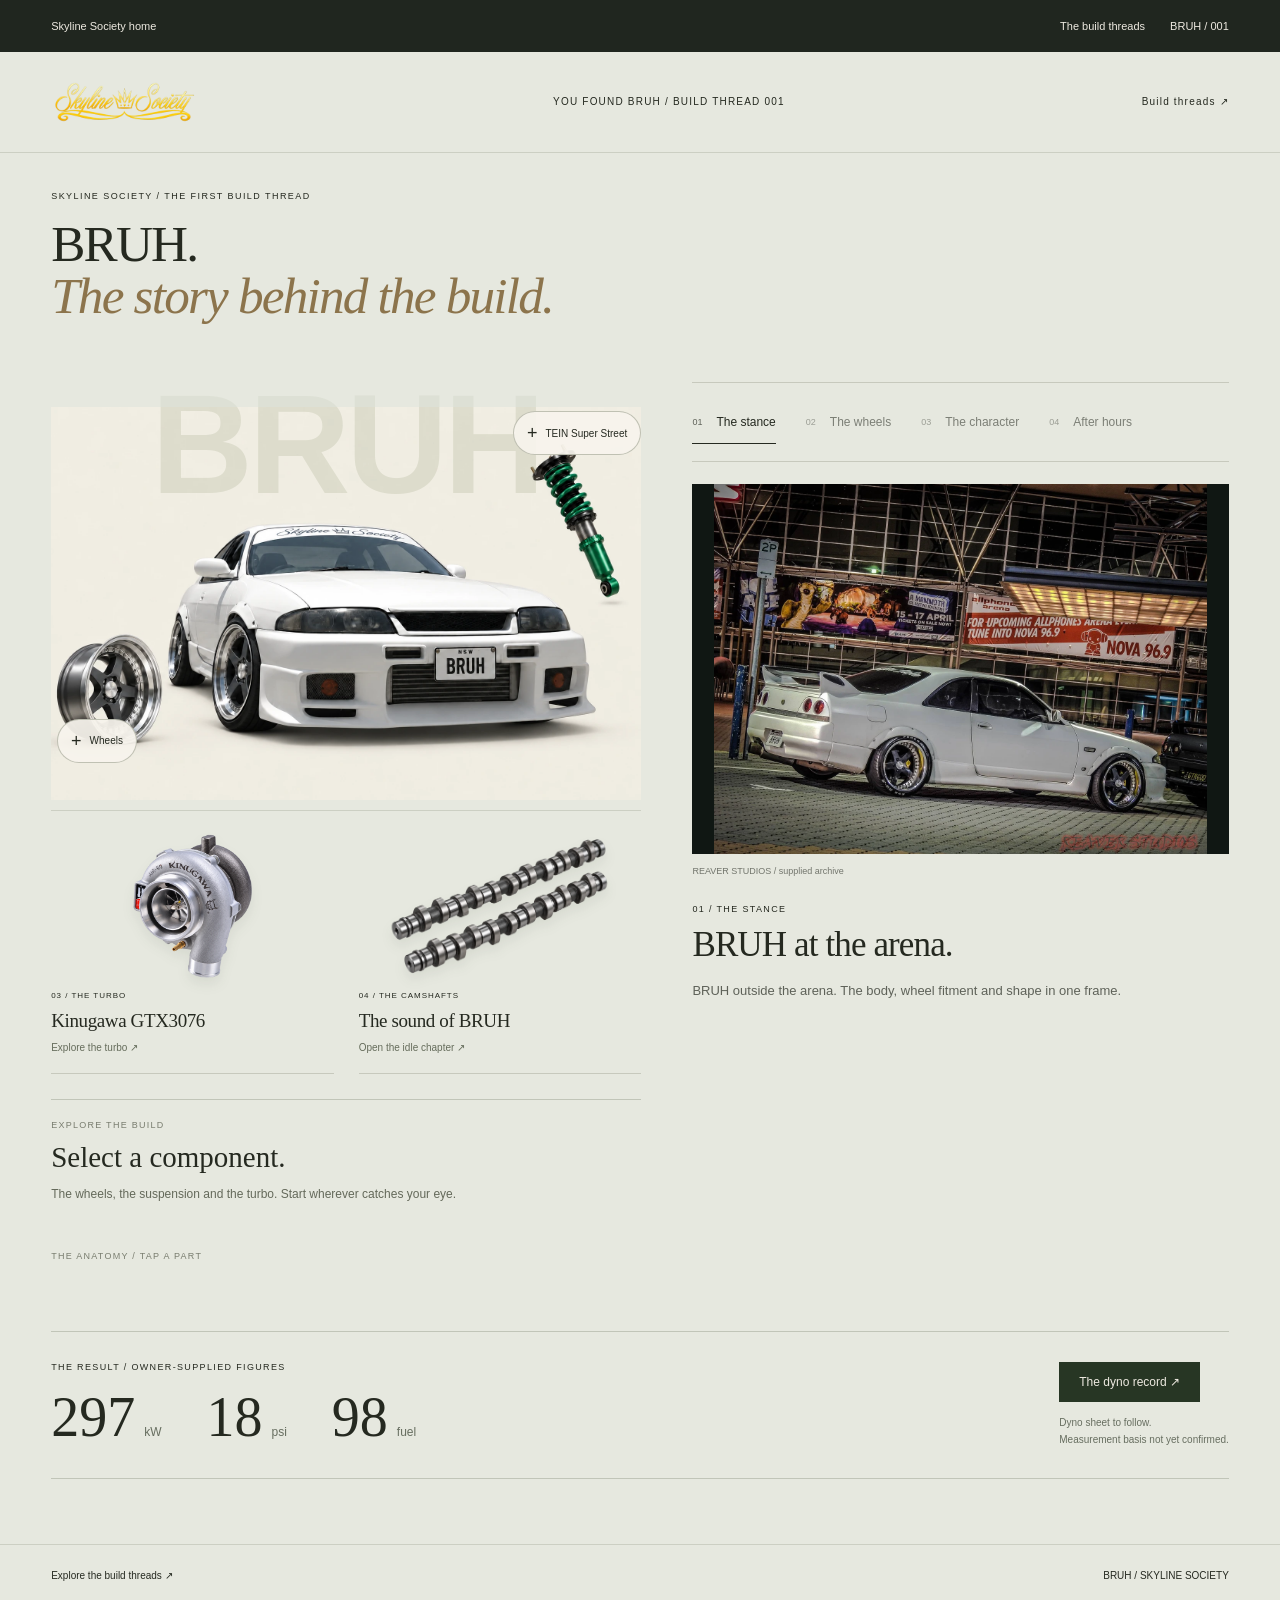
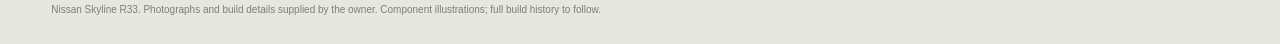
==== builds/bruh/index.html @ 72d6beca "Publish Skyline Society website" ====
<!doctype html><html lang="en-AU"><head><meta charset="utf-8"><meta name="viewport" content="width=device-width,initial-scale=1"><meta name="robots" content="index,follow"><title>BRUH — Build thread 001 / Skyline Society</title><link rel="stylesheet" href="/bruh-spatial.css"><script src="/bruh-spatial.js" defer></script><link rel="stylesheet" href="/explorer-components.css"><script src="/bruh-build-media.js" defer></script><script src="/explorer-components.js" defer></script><link rel="canonical" href="https://skylinesociety.com.au/builds/bruh/"><meta property="og:type" content="website"><meta property="og:site_name" content="Skyline Society"><meta property="og:url" content="https://skylinesociety.com.au/builds/bruh/"><meta name="referrer" content="strict-origin-when-cross-origin"></head><body class="mode-3"><a class="skip-link" href="#main">Skip to build</a><nav class="concepts" aria-label="Breadcrumb"><a href="/">Skyline Society home</a><a href="/builds.html">The build threads</a><span aria-current="page">BRUH / 001</span></nav><header><a href="/"><img src="/assets/logo.webp" width="2062" height="763" alt="Skyline Society"></a><span id="arrival-label">YOU FOUND BRUH / BUILD THREAD 001</span><a href="/builds.html">Build threads ↗</a></header><main id="main" tabindex="-1"><div class="explorer-title"><p>SKYLINE SOCIETY / THE FIRST BUILD THREAD</p><h1>BRUH.<br><em>The story behind the build.</em></h1></div><div class="explorer"><section class="explorer-stage"><div class="stage"><span class="stage-word" aria-hidden="true">BRUH</span><img class="anatomy-art" src="/assets/bruh-anatomy.webp" width="1536" height="1024" alt="BRUH Anatomy artwork with dark gunmetal five-spoke wheel and green TEIN-style coilover"><button class="spot wheels" data-part="wheels" aria-pressed="false" aria-controls="spec"><span>+</span> Wheels</button><button class="spot suspension" data-part="suspension" aria-pressed="false" aria-controls="spec"><span>+</span> TEIN Super Street</button><button class="spot turbo" data-part="turbo" aria-pressed="false" aria-controls="spec"><span>+</span> GTX3076</button></div><div class="component-shelf" aria-label="More build components"><button class="component-item" data-component="turbo" aria-controls="spec" aria-pressed="false"><img src="/assets/bruh-turbo-cutout.webp" width="1024" height="1024" alt="Illustrated Kinugawa turbo"><span>03 / THE TURBO<strong>Kinugawa GTX3076</strong><small>Explore the turbo ↗</small></span></button><button class="component-item" data-component="camshafts" aria-haspopup="dialog"><img src="/assets/bruh-camshafts.webp" width="1536" height="1024" alt="Illustrative twin camshafts; exact parts to be confirmed"><span>04 / THE CAMSHAFTS<strong>The sound of BRUH</strong><small>Open the idle chapter ↗</small></span></button></div><div class="spec" id="spec" aria-live="polite"><p>EXPLORE THE BUILD</p><h3>Select a component.</h3><span>The wheels, the suspension and the turbo. Start wherever catches your eye.</span></div><p class="stage-caption">THE ANATOMY / TAP A PART</p></section><section class="explorer-photo"><nav class="chapter-controls" aria-label="Photographic chapters"><button data-chapter="0" aria-pressed="true"><span>01</span>The stance</button><button data-chapter="1" aria-pressed="false"><span>02</span>The wheels</button><button data-chapter="2" aria-pressed="false"><span>03</span>The character</button><button data-chapter="3" aria-pressed="false"><span>04</span>After hours</button></nav><div class="viewer"><div class="viewer-image"><img id="chapter-image" src="/assets/photo-review/stance.webp" alt="BRUH arena side view"><span id="chapter-credit">REAVER STUDIOS / supplied archive</span></div><div class="viewer-copy" aria-live="polite"><p id="chapter-kicker">01 / THE STANCE</p><h2 id="chapter-title">BRUH at the arena.</h2><p id="chapter-copy">BRUH outside the arena. The body, wheel fitment and shape in one frame.</p></div></div></section></div><section class="power-record"><div><p class="power-kicker">THE RESULT / OWNER-SUPPLIED FIGURES</p><div class="power-values"><p><strong>297</strong><span>kW</span></p><p><strong>18</strong><span>psi</span></p><p><strong>98</strong><span>fuel</span></p></div></div><div><button class="dyno-open" data-component="dyno" aria-haspopup="dialog">The dyno record ↗</button><p class="power-note">Dyno sheet to follow.<br>Measurement basis not yet confirmed.</p></div></section></main><dialog id="build-media-dialog" aria-labelledby="media-title"><div class="dialog-heading"><span>BRUH / THE BUILD RECORD</span><button class="dialog-close" aria-label="Close build media">Close ×</button></div><div class="dialog-body"><p id="media-kicker"></p><h2 id="media-title"></h2><div id="media-content"></div></div></dialog><footer><a href="/builds.html">Explore the build threads ↗</a><span>BRUH / SKYLINE SOCIETY</span><p>Nissan Skyline R33. Photographs and build details supplied by the owner. Component illustrations; full build history to follow.</p></footer></body></html>
---- bruh-spatial.css ----
*{box-sizing:border-box}html{scroll-behavior:smooth}body{margin:0;background:#eeeae1;color:#252920;font-family:Arial,sans-serif}a{color:inherit;text-decoration:none}button{font:inherit;cursor:pointer;color:inherit}a:focus-visible,button:focus-visible{outline:2px solid #917039;outline-offset:5px}.concepts{background:#20261f;color:#eeeae1;display:flex;gap:25px;align-items:center;padding:15px 4vw;font-size:11px}.concepts>a:first-child{margin-right:auto}.concepts a[aria-current]{color:#ddc18a}.concepts a{padding:5px 0}header{display:flex;align-items:center;justify-content:space-between;padding:22px 4vw;border-bottom:1px solid #92968650;font-size:10px;letter-spacing:.12em}header img{width:145px;height:auto}h1,h2,h3,p{margin:0}h1{font:400 clamp(38px,4vw,62px)/1.02 Georgia,serif;letter-spacing:-.035em}h1 em{color:#8c744c}h2{font:400 35px/1.08 Georgia,serif;letter-spacing:-.025em}.title,.explorer-title{padding:38px 4vw}.title>p,.explorer-title>p,.showroom-title>p{font-size:9px;letter-spacing:.16em;margin-bottom:17px}.title>span,.showroom-title>span{font-size:12px;display:block;margin-top:18px;color:#717467}.guided{display:grid;grid-template-columns:minmax(0,1.25fr) minmax(0,1fr);gap:5vw;padding:15px 4vw 80px;align-items:start}.pinned{position:sticky;top:25px}.stage{position:relative;isolation:isolate;width:100%;padding-top:45px}.stage-word{position:absolute;top:0;left:0;right:0;text-align:center;font:900 clamp(80px,15vw,240px)/.9 Impact,'Arial Black',sans-serif;color:#d9d5ca;z-index:-1;letter-spacing:-.03em}.anatomy-art{display:block;width:100%;height:auto;mix-blend-mode:multiply}.spot{position:absolute;background:#f7f4ecf0;border:1px solid #8a8d7d80;border-radius:30px;padding:9px 13px;display:flex;align-items:center;gap:8px;font-size:10px;min-height:40px;transition:background .2s,color .2s}.spot>span{font-size:18px;line-height:1}.spot[aria-pressed=true]{background:#293626;color:#f6f1e5}.wheels{left:1%;bottom:9%}.suspension{right:0;top:7%}.turbo{right:13%;bottom:7%}.spec{border-top:1px solid #92968670;margin-top:18px;padding:20px 0;min-height:147px}.spec>p,.stage-caption{font-size:9px;letter-spacing:.14em;color:#797d6f}.spec h3{font:400 29px/1.2 Georgia;margin:10px 0}.spec>span{font-size:12px;line-height:1.8;color:#64695a;display:block;max-width:440px}.spec img{width:80px;height:80px;object-fit:contain;float:right;margin-left:15px}.stage-caption{margin:5px 0}.chapter{padding-bottom:100px;min-height:640px}.eyebrow{font-size:9px;letter-spacing:.16em;margin-bottom:18px}.chapter figure{margin:0 0 24px}.chapter img{display:block;width:100%;max-height:600px;object-fit:contain;background:#182019}.chapter figcaption{font-size:9px;opacity:.6;margin-top:10px}.chapter>p:last-child{font-size:13px;line-height:1.8;max-width:420px;margin-top:17px}.chapter:last-child{padding-bottom:0}.chapter:last-child img{max-height:530px}.showroom-title{padding:42px 5vw 0;display:grid;grid-template-columns:1fr 1fr}.showroom-title>p{grid-column:1/-1}.showroom-title>span{text-align:right;align-self:end}.showroom-stage{max-width:1100px;margin:0 auto;padding:0 35px 45px}.showroom-stage .stage{padding-top:0}.showroom-stage .stage-word{font-size:26vw;top:12px}.showroom-stage .spec{display:grid;grid-template-columns:1fr 2fr;gap:8px 35px;min-height:105px}.showroom-stage .spec>p{grid-row:span 2;padding-top:12px}.showroom-stage .spec h3{margin:5px 0}.showroom-stage .spec img{display:none}.photo-room{background:#19221e;color:#ebe9df;padding:65px 6vw}.room-heading{display:flex;align-items:baseline;justify-content:space-between;gap:20px;flex-wrap:wrap;margin-bottom:35px}.room-heading>p{font-size:9px;letter-spacing:.16em}.room-heading>span{font-size:11px;opacity:.65}.chapter-controls{display:flex;gap:30px;border-top:1px solid #92968660;border-bottom:1px solid #92968660;padding:17px 0}.chapter-controls button{display:flex;align-items:center;gap:14px;background:none;border:0;border-bottom:1px solid transparent;padding:8px 0;font-size:12px;opacity:.55}.chapter-controls button span{font-size:9px;opacity:.7}.chapter-controls button[aria-pressed=true]{opacity:1;border-color:currentColor}.viewer{display:grid;grid-template-columns:minmax(0,1.6fr) minmax(0,1fr);gap:55px;align-items:center;padding-top:35px}.viewer-image img{display:block;width:100%;height:510px;object-fit:contain;background:#101713}.viewer-image>span{display:block;margin-top:12px;font-size:9px;opacity:.6}.viewer-copy>p:first-child{font-size:9px;letter-spacing:.15em;margin-bottom:20px}.viewer-copy>p:last-child{font-size:13px;line-height:1.8;opacity:.7;margin-top:22px}.mode-3{background:#e6e8df}.explorer-title{padding-bottom:25px}.mode-3>main>.chapter-controls{margin:0 4vw}.explorer{display:grid;grid-template-columns:minmax(0,1.1fr) minmax(0,1fr);gap:4vw;padding:35px 4vw 65px}.explorer .viewer{display:block;padding:0}.explorer .viewer-image img{height:370px}.explorer .viewer-copy{padding-top:28px}.explorer .stage{padding-top:25px}.explorer .stage-word{color:#d3d8c9}.explorer .viewer-copy h2{font-size:35px}.explorer .viewer-copy>p:first-child{margin-bottom:12px}.explorer .viewer-copy>p:last-child{margin-top:15px}.explorer-stage{align-self:center}footer{border-top:1px solid #92968650;padding:25px 4vw;display:flex;justify-content:space-between;gap:20px;flex-wrap:wrap;font-size:10px}footer p{width:100%;opacity:.55;font-size:10px;line-height:1.8}.mode-2 footer{background:#19221e;color:#ebe9df}.viewer-image img{animation:appear .3s ease-out}@keyframes appear{from{opacity:.4;transform:translateY(6px)}to{opacity:1;transform:translateY(0)}}@media(max-width:700px){.concepts{gap:15px;overflow:auto;white-space:nowrap;font-size:10px}.concepts>a:first-child{display:none}header{padding:20px}header span{display:none}header img{width:130px}.title,.explorer-title{padding:32px 22px}.guided{grid-template-columns:minmax(0,1fr);padding:0 22px 40px;gap:35px}.pinned{position:static}.stage-word{font-size:27vw}.stage{padding-top:20px}.spot{font-size:8px;padding:7px 9px;gap:5px}.turbo{right:5%;bottom:4%}.wheels{bottom:5%}.suspension{top:0}.spec{min-height:135px}.chapter{min-height:0;padding-bottom:55px}.chapter img{max-height:470px}.showroom-title{padding:35px 22px 25px;display:block}.showroom-title>span{text-align:left}.showroom-stage{padding:0 22px 35px}.showroom-stage .spec{display:block;min-height:150px}.showroom-stage .stage-word{font-size:30vw}.photo-room{padding:40px 22px}.room-heading{display:block}.room-heading h2{margin:15px 0}.chapter-controls{gap:12px;justify-content:space-between}.chapter-controls button{font-size:10px;display:block;line-height:1.7;text-align:left}.chapter-controls button span{display:block}.viewer{grid-template-columns:minmax(0,1fr);gap:25px}.viewer-image img{height:300px}.explorer{grid-template-columns:minmax(0,1fr);padding:30px 22px 45px;gap:30px}.mode-3>main>.chapter-controls{margin:0 22px}.explorer .viewer-image img{height:290px}h2{font-size:32px}.spec h3{font-size:27px}}@media(prefers-reduced-motion:reduce){html{scroll-behavior:auto}*,*:before,*:after{animation:none!important;transition:none!important}}
.stage-word{font-size:clamp(80px,11vw,160px);opacity:.45}.showroom-stage .stage-word{font-size:14vw;top:0}@media(max-width:700px){.stage-word,.showroom-stage .stage-word{font-size:23vw;opacity:.35}}

.skip-link{position:absolute;left:16px;top:-80px;z-index:20;background:#fff;padding:14px}.skip-link:focus{top:12px}.explorer-photo .chapter-controls{margin-bottom:22px}.chapter-controls button{min-height:44px}.spot{min-height:44px}
@media(max-height:500px){.explorer .viewer-image img{height:55svh}.explorer{padding-top:20px}.explorer-title{padding-top:22px;padding-bottom:22px}}
---- explorer-components.css ----
.mode-3 .spot.turbo{display:none}.component-shelf{display:grid;grid-template-columns:minmax(0,1fr) minmax(0,1fr);gap:25px;margin:10px 0 25px;border-top:1px solid #92968650;padding-top:20px}.component-item{border:0;border-bottom:1px solid #92968660;background:transparent;text-align:left;padding:0 0 16px;min-width:0}.component-item img{display:block;width:100%;height:150px;object-fit:contain;transition:transform .25s ease;filter:drop-shadow(0 7px 6px #26322313)}.component-item:hover img,.component-item:focus-visible img{transform:translateY(-5px)}.component-item[aria-pressed=true]{border-bottom-color:#263223}.component-item>span{display:block;font-size:8px;letter-spacing:.12em;margin-top:8px;line-height:1.8}.component-item strong{display:block;font:400 19px/1.3 Georgia,serif;letter-spacing:-.02em;margin:5px 0}.component-item small{font-size:10px;letter-spacing:0;color:#656c5b}.mode-3 .explorer-stage{align-self:start}.power-record{margin:0 4vw 65px;border-top:1px solid #92968670;border-bottom:1px solid #92968670;padding:30px 0;display:flex;align-items:center;justify-content:space-between;gap:30px}.power-kicker{font-size:9px;letter-spacing:.15em}.power-values{display:flex;gap:45px;margin-top:15px}.power-values p{display:flex;align-items:baseline;gap:9px}.power-values strong{font:400 56px/1.1 Georgia}.power-values span{font-size:12px;color:#676e60}.dyno-open{background:#273624;color:#eeeae1;border:0;padding:13px 20px;font-size:12px}.power-note{font-size:10px;line-height:1.7;margin-top:12px;color:#676e60}#build-media-dialog{width:min(860px,calc(100vw - 32px));max-height:90svh;padding:0;background:#eeece4;color:#252920;border:1px solid #969b8c;box-shadow:0 25px 100px #0005}#build-media-dialog::backdrop{background:#0b120dd9;backdrop-filter:blur(5px)}.dialog-heading{display:flex;align-items:center;justify-content:space-between;gap:20px;padding:20px 28px;border-bottom:1px solid #92968660;font-size:9px;letter-spacing:.14em}.dialog-close{border:1px solid #929686;background:none;padding:10px 14px;font-size:11px}.dialog-body{padding:30px}.dialog-body>p{font-size:9px;letter-spacing:.15em;margin-bottom:14px}.dialog-body h2{font-size:38px;margin-bottom:25px}.media-pending{background:#e0e2d7;min-height:250px;display:grid;grid-template-columns:1fr 1fr;align-items:center;gap:25px;padding:25px}.media-pending img{width:100%;max-height:230px;object-fit:contain}.media-pending h3{font:400 25px/1.2 Georgia;margin-bottom:13px}.media-pending p,.media-caption{font-size:12px;line-height:1.8;color:#626958}.media-caption{margin-top:18px}.dyno-pending{display:block;padding:40px;min-height:200px}.dyno-pending strong{display:block;font:400 48px/1.2 Georgia;margin-bottom:15px}.dialog-body video,.dyno-sheet{display:block;width:100%;height:auto;max-height:60svh;object-fit:contain}.dialog-body video{background:#101713}.media-error{font-size:13px;line-height:1.7;padding:20px;background:#e2dbcf}@media(max-width:700px){.component-shelf{gap:18px}.component-item img{height:125px}.component-item strong{font-size:18px}.power-record{margin:0 22px 40px;display:block}.power-values{gap:22px;margin-bottom:25px}.power-values strong{font-size:42px}.power-values span{font-size:11px}.dialog-body{padding:22px}.dialog-heading{padding:15px}.dialog-body h2{font-size:31px}.media-pending{grid-template-columns:1fr;padding:20px;gap:20px}.media-pending img{max-height:140px}.dyno-pending strong{font-size:34px}}@media(prefers-reduced-motion:reduce){.component-item img{transition:none}.component-item:hover img{transform:none}}
.mode-3 #spec>img{display:none}
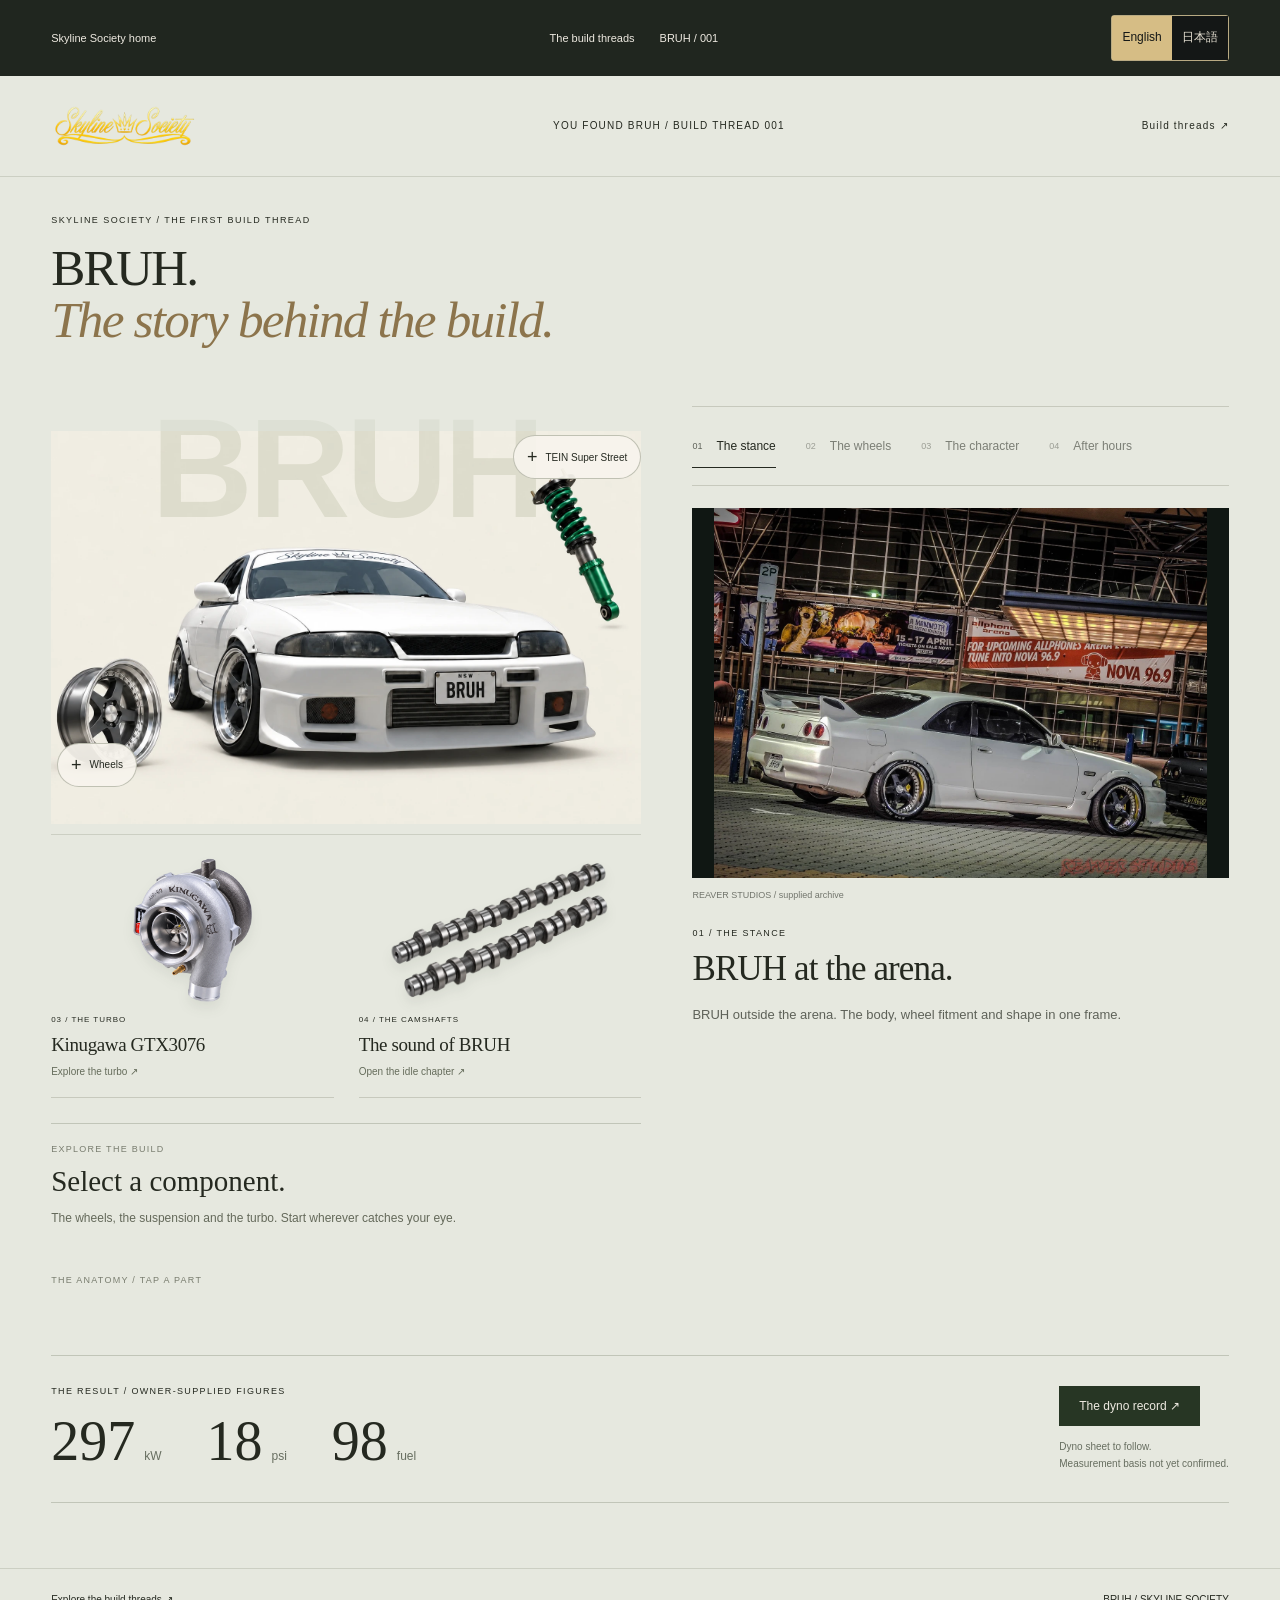
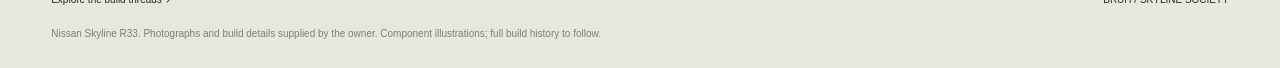
==== commit 3d7fcfe2: "Publish quiet-corner community feature and Japanese language option" ====
--- a/builds/bruh/index.html
+++ b/builds/bruh/index.html
@@ -1 +1 @@
-<!doctype html><html lang="en-AU"><head><meta charset="utf-8"><meta name="viewport" content="width=device-width,initial-scale=1"><meta name="robots" content="index,follow"><title>BRUH — Build thread 001 / Skyline Society</title><link rel="stylesheet" href="/bruh-spatial.css"><script src="/bruh-spatial.js" defer></script><link rel="stylesheet" href="/explorer-components.css"><script src="/bruh-build-media.js" defer></script><script src="/explorer-components.js" defer></script><link rel="canonical" href="https://skylinesociety.com.au/builds/bruh/"><meta property="og:type" content="website"><meta property="og:site_name" content="Skyline Society"><meta property="og:url" content="https://skylinesociety.com.au/builds/bruh/"><meta name="referrer" content="strict-origin-when-cross-origin"></head><body class="mode-3"><a class="skip-link" href="#main">Skip to build</a><nav class="concepts" aria-label="Breadcrumb"><a href="/">Skyline Society home</a><a href="/builds.html">The build threads</a><span aria-current="page">BRUH / 001</span></nav><header><a href="/"><img src="/assets/logo.webp" width="2062" height="763" alt="Skyline Society"></a><span id="arrival-label">YOU FOUND BRUH / BUILD THREAD 001</span><a href="/builds.html">Build threads ↗</a></header><main id="main" tabindex="-1"><div class="explorer-title"><p>SKYLINE SOCIETY / THE FIRST BUILD THREAD</p><h1>BRUH.<br><em>The story behind the build.</em></h1></div><div class="explorer"><section class="explorer-stage"><div class="stage"><span class="stage-word" aria-hidden="true">BRUH</span><img class="anatomy-art" src="/assets/bruh-anatomy.webp" width="1536" height="1024" alt="BRUH Anatomy artwork with dark gunmetal five-spoke wheel and green TEIN-style coilover"><button class="spot wheels" data-part="wheels" aria-pressed="false" aria-controls="spec"><span>+</span> Wheels</button><button class="spot suspension" data-part="suspension" aria-pressed="false" aria-controls="spec"><span>+</span> TEIN Super Street</button><button class="spot turbo" data-part="turbo" aria-pressed="false" aria-controls="spec"><span>+</span> GTX3076</button></div><div class="component-shelf" aria-label="More build components"><button class="component-item" data-component="turbo" aria-controls="spec" aria-pressed="false"><img src="/assets/bruh-turbo-cutout.webp" width="1024" height="1024" alt="Illustrated Kinugawa turbo"><span>03 / THE TURBO<strong>Kinugawa GTX3076</strong><small>Explore the turbo ↗</small></span></button><button class="component-item" data-component="camshafts" aria-haspopup="dialog"><img src="/assets/bruh-camshafts.webp" width="1536" height="1024" alt="Illustrative twin camshafts; exact parts to be confirmed"><span>04 / THE CAMSHAFTS<strong>The sound of BRUH</strong><small>Open the idle chapter ↗</small></span></button></div><div class="spec" id="spec" aria-live="polite"><p>EXPLORE THE BUILD</p><h3>Select a component.</h3><span>The wheels, the suspension and the turbo. Start wherever catches your eye.</span></div><p class="stage-caption">THE ANATOMY / TAP A PART</p></section><section class="explorer-photo"><nav class="chapter-controls" aria-label="Photographic chapters"><button data-chapter="0" aria-pressed="true"><span>01</span>The stance</button><button data-chapter="1" aria-pressed="false"><span>02</span>The wheels</button><button data-chapter="2" aria-pressed="false"><span>03</span>The character</button><button data-chapter="3" aria-pressed="false"><span>04</span>After hours</button></nav><div class="viewer"><div class="viewer-image"><img id="chapter-image" src="/assets/photo-review/stance.webp" alt="BRUH arena side view"><span id="chapter-credit">REAVER STUDIOS / supplied archive</span></div><div class="viewer-copy" aria-live="polite"><p id="chapter-kicker">01 / THE STANCE</p><h2 id="chapter-title">BRUH at the arena.</h2><p id="chapter-copy">BRUH outside the arena. The body, wheel fitment and shape in one frame.</p></div></div></section></div><section class="power-record"><div><p class="power-kicker">THE RESULT / OWNER-SUPPLIED FIGURES</p><div class="power-values"><p><strong>297</strong><span>kW</span></p><p><strong>18</strong><span>psi</span></p><p><strong>98</strong><span>fuel</span></p></div></div><div><button class="dyno-open" data-component="dyno" aria-haspopup="dialog">The dyno record ↗</button><p class="power-note">Dyno sheet to follow.<br>Measurement basis not yet confirmed.</p></div></section></main><dialog id="build-media-dialog" aria-labelledby="media-title"><div class="dialog-heading"><span>BRUH / THE BUILD RECORD</span><button class="dialog-close" aria-label="Close build media">Close ×</button></div><div class="dialog-body"><p id="media-kicker"></p><h2 id="media-title"></h2><div id="media-content"></div></div></dialog><footer><a href="/builds.html">Explore the build threads ↗</a><span>BRUH / SKYLINE SOCIETY</span><p>Nissan Skyline R33. Photographs and build details supplied by the owner. Component illustrations; full build history to follow.</p></footer></body></html>+<!doctype html><html lang="en-AU"><head><meta charset="utf-8"><meta name="viewport" content="width=device-width,initial-scale=1"><meta name="robots" content="index,follow"><title>BRUH — Build thread 001 / Skyline Society</title><link rel="stylesheet" href="/bruh-spatial.css"><script src="/bruh-spatial.js" defer></script><link rel="stylesheet" href="/explorer-components.css"><script src="/bruh-build-media.js" defer></script><script src="/explorer-components.js" defer></script><link rel="stylesheet" href="/language.css"><script src="/language-data.js" defer></script><script src="/language.js" defer></script><link rel="canonical" href="https://skylinesociety.com.au/builds/bruh/"><meta property="og:type" content="website"><meta property="og:site_name" content="Skyline Society"><meta property="og:url" content="https://skylinesociety.com.au/builds/bruh/"><meta name="referrer" content="strict-origin-when-cross-origin"></head><body class="mode-3"><a class="skip-link" href="#main">Skip to build</a><nav class="concepts" aria-label="Breadcrumb"><a href="/">Skyline Society home</a><a href="/builds.html">The build threads</a><span aria-current="page">BRUH / 001</span><div class="language-control" id="language-control" role="group" aria-label="Language / 言語"><button type="button" data-language="en" lang="en" aria-pressed="true">English</button><button type="button" data-language="ja" lang="ja" aria-pressed="false">日本語</button></div></nav><header><a href="/"><img src="/assets/logo.webp" width="2062" height="763" alt="Skyline Society"></a><span id="arrival-label">YOU FOUND BRUH / BUILD THREAD 001</span><a href="/builds.html">Build threads ↗</a></header><main id="main" tabindex="-1"><div class="explorer-title"><p>SKYLINE SOCIETY / THE FIRST BUILD THREAD</p><h1>BRUH.<br><em>The story behind the build.</em></h1></div><div class="explorer"><section class="explorer-stage"><div class="stage"><span class="stage-word" aria-hidden="true">BRUH</span><img class="anatomy-art" src="/assets/bruh-anatomy.webp" width="1536" height="1024" alt="BRUH Anatomy artwork with dark gunmetal five-spoke wheel and green TEIN-style coilover"><button class="spot wheels" data-part="wheels" aria-pressed="false" aria-controls="spec"><span>+</span> Wheels</button><button class="spot suspension" data-part="suspension" aria-pressed="false" aria-controls="spec"><span>+</span> TEIN Super Street</button><button class="spot turbo" data-part="turbo" aria-pressed="false" aria-controls="spec"><span>+</span> GTX3076</button></div><div class="component-shelf" aria-label="More build components"><button class="component-item" data-component="turbo" aria-controls="spec" aria-pressed="false"><img src="/assets/bruh-turbo-cutout.webp" width="1024" height="1024" alt="Illustrated Kinugawa turbo"><span>03 / THE TURBO<strong>Kinugawa GTX3076</strong><small>Explore the turbo ↗</small></span></button><button class="component-item" data-component="camshafts" aria-haspopup="dialog"><img src="/assets/bruh-camshafts.webp" width="1536" height="1024" alt="Illustrative twin camshafts; exact parts to be confirmed"><span>04 / THE CAMSHAFTS<strong>The sound of BRUH</strong><small>Open the idle chapter ↗</small></span></button></div><div class="spec" id="spec" aria-live="polite"><p>EXPLORE THE BUILD</p><h3>Select a component.</h3><span>The wheels, the suspension and the turbo. Start wherever catches your eye.</span></div><p class="stage-caption">THE ANATOMY / TAP A PART</p></section><section class="explorer-photo"><nav class="chapter-controls" aria-label="Photographic chapters"><button data-chapter="0" aria-pressed="true"><span>01</span>The stance</button><button data-chapter="1" aria-pressed="false"><span>02</span>The wheels</button><button data-chapter="2" aria-pressed="false"><span>03</span>The character</button><button data-chapter="3" aria-pressed="false"><span>04</span>After hours</button></nav><div class="viewer"><div class="viewer-image"><img id="chapter-image" src="/assets/photo-review/stance.webp" alt="BRUH arena side view"><span id="chapter-credit">REAVER STUDIOS / supplied archive</span></div><div class="viewer-copy" aria-live="polite"><p id="chapter-kicker">01 / THE STANCE</p><h2 id="chapter-title">BRUH at the arena.</h2><p id="chapter-copy">BRUH outside the arena. The body, wheel fitment and shape in one frame.</p></div></div></section></div><section class="power-record"><div><p class="power-kicker">THE RESULT / OWNER-SUPPLIED FIGURES</p><div class="power-values"><p><strong>297</strong><span>kW</span></p><p><strong>18</strong><span>psi</span></p><p><strong>98</strong><span>fuel</span></p></div></div><div><button class="dyno-open" data-component="dyno" aria-haspopup="dialog">The dyno record ↗</button><p class="power-note">Dyno sheet to follow.<br>Measurement basis not yet confirmed.</p></div></section></main><dialog id="build-media-dialog" aria-labelledby="media-title"><div class="dialog-heading"><span>BRUH / THE BUILD RECORD</span><button class="dialog-close" aria-label="Close build media">Close ×</button></div><div class="dialog-body"><p id="media-kicker"></p><h2 id="media-title"></h2><div id="media-content"></div></div></dialog><footer><a href="/builds.html">Explore the build threads ↗</a><span>BRUH / SKYLINE SOCIETY</span><p>Nissan Skyline R33. Photographs and build details supplied by the owner. Component illustrations; full build history to follow.</p></footer></body></html>
--- a/language.css
+++ b/language.css
@@ -0,0 +1 @@
+.language-control{display:flex;align-items:center;gap:0;border:1px solid #b8aa83;border-radius:3px;flex-shrink:0;letter-spacing:0}.language-control button{min-width:54px;min-height:44px;padding:9px 10px;background:#141716;color:#e9e3d5;border:0;border-radius:0;font:12px/1.3 Arial,sans-serif;cursor:pointer}.language-control button[aria-pressed=true]{background:#d6bd85;color:#141716}.language-control button:focus-visible{outline:2px solid white;outline-offset:3px;position:relative;z-index:1}.language-bar{display:flex;justify-content:flex-end;padding:18px 5vw;background:#141716}.site-nav .language-control{margin-left:0}.concepts .language-control{margin-left:auto}html:lang(ja) body{font-family:'Yu Gothic','Hiragino Kaku Gothic ProN',Meiryo,sans-serif}html:lang(ja) h1,html:lang(ja) h2,html:lang(ja) h3,html:lang(ja) .display,html:lang(ja) .section-title,html:lang(ja) .lead{font-family:'Yu Mincho','Hiragino Mincho ProN',serif;letter-spacing:0;line-height:1.35;overflow-wrap:anywhere}html:lang(ja) .kicker,html:lang(ja) .site-nav,html:lang(ja) .power-kicker{letter-spacing:.03em}html:lang(ja) .site-nav{gap:18px}html:lang(ja) .intro h1{font-size:clamp(32px,4.8vw,68px)}html:lang(ja) .arrival h2{font-size:clamp(30px,4vw,58px)}html:lang(ja) .sf-tip{white-space:normal;min-width:140px}html:lang(ja) .caption-links a,html:lang(ja) .sf-destinations a{overflow-wrap:anywhere}@media(max-width:1100px) and (min-width:651px){.site-nav{flex-wrap:wrap;justify-content:flex-end;gap:14px}.site-header{gap:20px}}@media(max-width:650px){.site-nav .language-control{width:max-content}.concepts{flex-wrap:wrap}.concepts .language-control{margin-left:0}html:lang(ja) .display{font-size:clamp(32px,10vw,48px)}html:lang(ja) .section-title{font-size:32px}html:lang(ja) .chapter-controls button{font-size:11px;overflow-wrap:anywhere}html:lang(ja) .explorer-title h1{font-size:32px}html:lang(ja) .sf-pending{flex-wrap:wrap}html:lang(ja) .related-destination{flex-wrap:wrap}html:lang(ja) .site-nav a{font-size:12px}html:lang(ja) .sf-destinations a{font-size:14px}}@media(prefers-reduced-motion:reduce){.language-control *{transition:none}}
